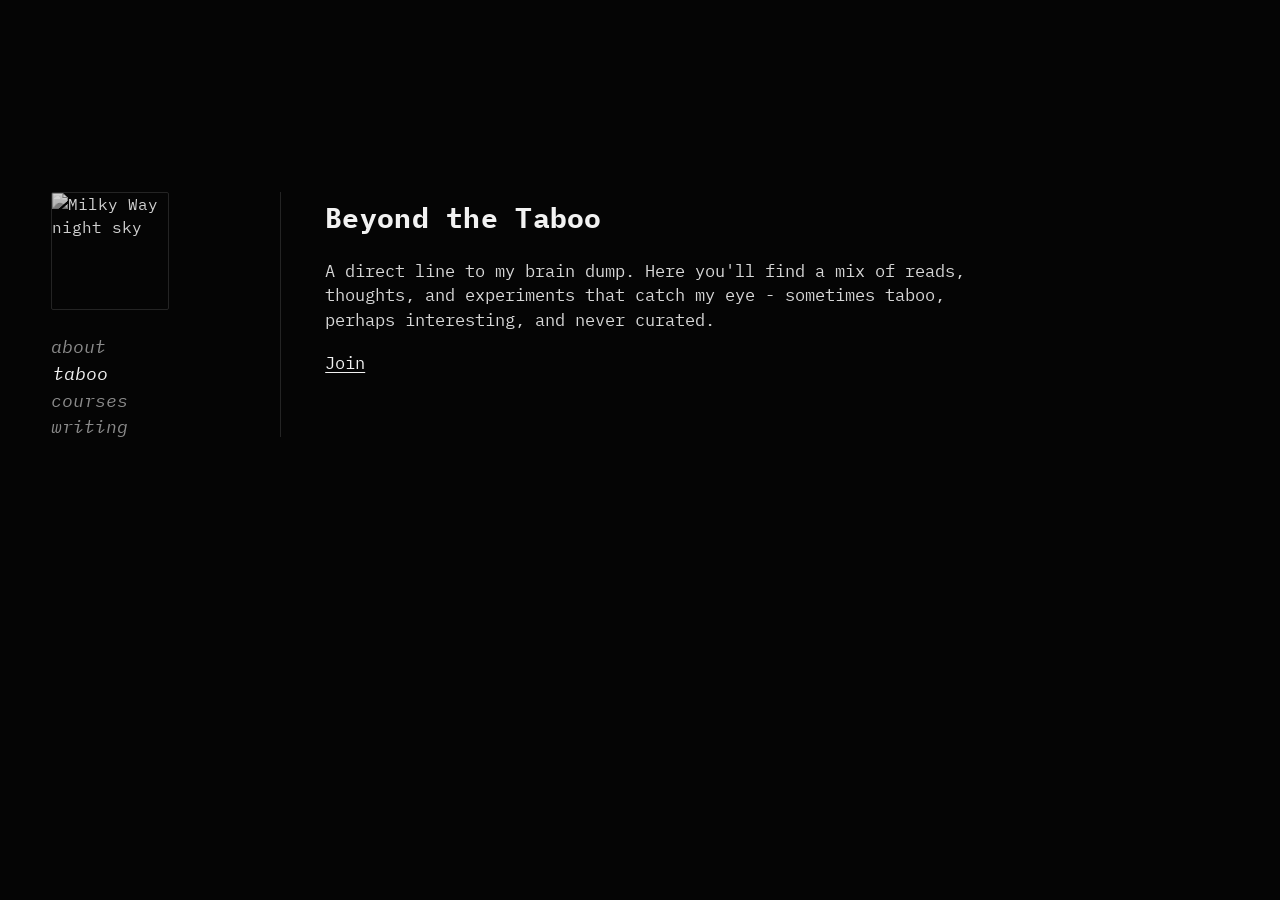
==== beyond-taboo.html @ d09cb292 "Tighten mobile menu spacing to zero" ====
<!doctype html>
<html lang="en">
  <head>
    <meta charset="UTF-8" />
    <meta name="viewport" content="width=device-width, initial-scale=1.0" />
    <title>Rob Sarrow</title>
    <meta
      name="description"
      content="Beyond the Taboo by Rob Sarrow."
    />
    <link rel="icon" type="image/svg+xml" href="favicon.svg?v=2" />
    <link rel="preconnect" href="https://fonts.googleapis.com" />
    <link rel="preconnect" href="https://fonts.gstatic.com" crossorigin />
    <link
      href="https://fonts.googleapis.com/css2?family=IBM+Plex+Mono:wght@400;500;700&display=swap"
      rel="stylesheet"
    />
    <link rel="stylesheet" href="styles.css?v=16" />
  </head>
  <body>
    <div class="layout">
      <aside class="sidebar">
        <figure class="portrait">
          <img
            src="https://images.unsplash.com/photo-1462331940025-496dfbfc7564?auto=format&fit=crop&w=640&q=80"
            alt="Milky Way night sky"
            loading="eager"
          />
        </figure>
        <nav class="toc" aria-label="Site navigation">
          <a href="index.html" class="toc-link"><span class="nav-full">about</span><span class="nav-short">about</span></a>
          <a href="beyond-taboo.html" class="toc-link active"><span class="nav-full">taboo</span><span class="nav-short">taboo</span></a>
          <a href="courses.html" class="toc-link"><span class="nav-full">courses</span><span class="nav-short">courses</span></a>
          <a href="writing.html" class="toc-link"><span class="nav-full">writing</span><span class="nav-short">writing</span></a>
        </nav>
      </aside>

      <main class="content">
        <section class="section section-last">
          <h1>Beyond the Taboo</h1>
          <p>
            A direct line to my brain dump. Here you'll find a mix of reads, thoughts,
            and experiments that catch my eye - sometimes taboo, perhaps interesting,
            and never curated.
          </p>
          <a class="text-link" href="#">Join</a>
        </section>
      </main>
    </div>
  </body>
</html>
---- styles.css ----
:root {
  --bg: #050505;
  --text: #f2f2f2;
  --muted: #9a9a9a;
  --line: #242424;
  --section-title-size: clamp(1.2rem, calc(0.95vw + 8px), 1.45rem);
  --section-body-size: clamp(1.06rem, calc(0.72vw + 7px), 1.22rem);
}

* {
  box-sizing: border-box;
}

body {
  margin: 0;
  background: var(--bg);
  color: var(--text);
  font-family: "IBM Plex Mono", monospace;
  line-height: 1.45;
}

.layout {
  width: min(1180px, 92vw);
  margin: 0 auto;
  min-height: 100svh;
  display: grid;
  grid-template-columns: 230px minmax(0, 1fr);
  column-gap: 44px;
  padding: 192px 0 96px;
  align-content: start;
  align-items: start;
}

.sidebar {
  position: sticky;
  top: 52px;
  align-self: start;
  border-right: 1px solid var(--line);
  padding-right: 26px;
}

.portrait {
  width: 118px;
  height: 118px;
  border-radius: 2px;
  margin: 0 0 28px;
  overflow: hidden;
  border: 1px solid var(--line);
}

.portrait img {
  width: 100%;
  height: 100%;
  object-fit: cover;
  object-position: center center;
  display: block;
  filter: grayscale(100%) contrast(112%) brightness(82%);
}

.toc {
  display: grid;
  gap: 8px;
}

.toc-link {
  color: var(--muted);
  text-decoration: none;
  text-transform: lowercase;
  font-style: italic;
  font-size: 1.12rem;
  line-height: 1.05;
  opacity: 0.9;
  transition: color 160ms ease, transform 160ms ease, opacity 160ms ease;
}

.nav-full {
  display: inline;
}

.nav-short {
  display: none;
}

.toc-link:hover,
.toc-link.active {
  color: var(--text);
  opacity: 1;
  transform: translateX(2px);
}

.content {
  max-width: 920px;
}

.bio {
  padding: 4px 0 24px;
  margin-bottom: 24px;
}

.section {
  padding: 6px 0 42px;
  border-bottom: 1px solid var(--line);
  margin-bottom: 24px;
}

.section:last-child,
.section-last {
  border-bottom: none;
  margin-bottom: 0;
  padding-bottom: 0;
}

.label {
  margin: 0 0 14px;
  color: var(--muted);
  letter-spacing: 0.06em;
  text-transform: uppercase;
  font-size: 0.74rem;
}

h1,
h2 {
  margin: 0 0 20px;
  font-weight: 700;
}

h1 {
  font-size: clamp(1.58rem, 2.2vw, 2.2rem);
  letter-spacing: 0.01em;
}

h2 {
  font-size: var(--section-title-size);
}

p,
.links a,
.course-name,
.course-meta,
.text-link,
.row-links a {
  font-size: var(--section-body-size);
}

p {
  margin: 0 0 18px;
  color: #d7d7d7;
  max-width: 68ch;
}

.about-contact {
  margin-top: 8px;
}

a {
  color: var(--text);
  text-decoration: underline;
  text-decoration-thickness: 1px;
  text-underline-offset: 3px;
}

a:hover {
  color: #fff;
}

.links {
  margin: 0;
  padding: 0;
  list-style: none;
  display: grid;
  gap: 12px;
}

.writing-note {
  display: block;
  margin-top: 4px;
  font-size: 0.88rem;
  font-style: italic;
  color: var(--muted);
}

.courses {
  margin: 0;
  padding: 0;
  list-style: none;
}

.course-intro {
  margin: -6px 0 16px;
  color: var(--muted);
  max-width: 70ch;
}

.courses li {
  display: grid;
  grid-template-columns: 26px minmax(0, 1fr) auto;
  align-items: center;
  column-gap: 14px;
  padding: 12px 0;
  border-bottom: 1px solid var(--line);
}

.courses.no-flags li {
  grid-template-columns: 26px minmax(0, 1fr);
}

.courses li:last-child {
  border-bottom: none;
}

.course-rank {
  color: var(--muted);
  font-size: 0.9rem;
  letter-spacing: 0.06em;
  font-style: italic;
}

.course-rank::after {
  content: ".";
}

.course-details {
  min-width: 0;
}

.course-name {
  display: block;
  color: #ececec;
}

.course-meta {
  margin: 4px 0 0;
  color: var(--muted);
}

.course-flags {
  display: inline-flex;
  gap: 3px;
  font-size: 0.88rem;
  line-height: 1;
  justify-self: end;
}

.flag {
  color: #0f0f0f;
  -webkit-text-stroke: 0.45px #2b2b2b;
}

.flag.active {
  color: #c9ad67;
  -webkit-text-stroke: 0;
}

.row-links {
  display: flex;
  flex-direction: row;
  flex-wrap: wrap;
  align-items: center;
  gap: 18px;
}

@media (max-width: 980px) {
  .layout {
    grid-template-columns: 1fr;
    row-gap: 12px;
    min-height: auto;
    padding: 20px 0 24px;
    align-items: start;
  }

  .sidebar {
    position: static;
    display: flex;
    flex-direction: row;
    align-items: flex-start;
    justify-content: flex-start;
    gap: 14px;
    background: var(--bg);
    border-right: none;
    border-bottom: none;
    padding-right: 0;
    padding-bottom: 8px;
    width: 100%;
    max-width: none;
    margin: 0;
  }

  .portrait {
    width: 94px;
    height: 94px;
    margin-bottom: 0;
    flex-shrink: 0;
  }

  .toc {
    display: flex;
    flex-direction: column;
    row-gap: 0;
    justify-content: flex-start;
    padding-top: 0;
  }

  .toc-link {
    text-transform: lowercase;
    font-size: 1rem;
    line-height: 1;
    padding: 0;
    min-height: 0;
    display: inline-block;
  }

  .nav-full {
    display: none;
  }

  .nav-short {
    display: inline;
  }

  .bio {
    text-align: left;
  }

  .bio p {
    margin-left: 0;
    margin-right: 0;
  }

  .about-contact {
    justify-content: flex-start;
  }

  .section {
    padding-bottom: 34px;
  }
}

@media (max-width: 700px) {
  .courses li {
    grid-template-columns: 24px minmax(0, 1fr);
    row-gap: 4px;
    align-items: start;
  }

  .course-flags {
    grid-column: 2;
    justify-self: start;
    margin-top: 2px;
  }

  .row-links {
    gap: 14px;
  }
}
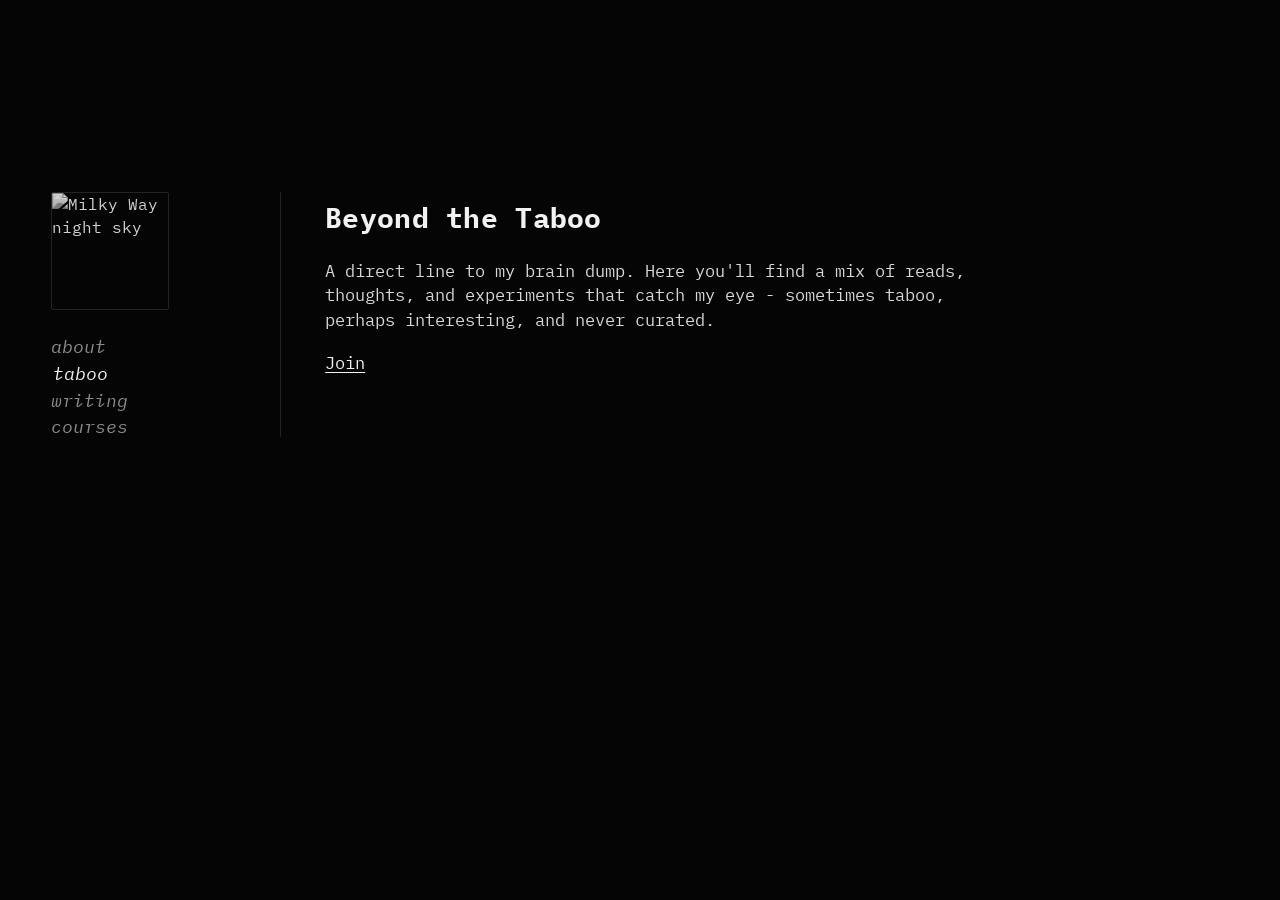
==== commit a1a2941b: "Adjust mobile nav to two-column centered layout" ====
--- a/beyond-taboo.html
+++ b/beyond-taboo.html
@@ -15,7 +15,7 @@
       href="https://fonts.googleapis.com/css2?family=IBM+Plex+Mono:wght@400;500;700&display=swap"
       rel="stylesheet"
     />
-    <link rel="stylesheet" href="styles.css?v=16" />
+    <link rel="stylesheet" href="styles.css?v=17" />
   </head>
   <body>
     <div class="layout">
@@ -30,8 +30,8 @@
         <nav class="toc" aria-label="Site navigation">
           <a href="index.html" class="toc-link"><span class="nav-full">about</span><span class="nav-short">about</span></a>
           <a href="beyond-taboo.html" class="toc-link active"><span class="nav-full">taboo</span><span class="nav-short">taboo</span></a>
+          <a href="writing.html" class="toc-link"><span class="nav-full">writing</span><span class="nav-short">writing</span></a>
           <a href="courses.html" class="toc-link"><span class="nav-full">courses</span><span class="nav-short">courses</span></a>
-          <a href="writing.html" class="toc-link"><span class="nav-full">writing</span><span class="nav-short">writing</span></a>
         </nav>
       </aside>
 
--- a/styles.css
+++ b/styles.css
@@ -272,7 +272,7 @@
     position: static;
     display: flex;
     flex-direction: row;
-    align-items: flex-start;
+    align-items: center;
     justify-content: flex-start;
     gap: 14px;
     background: var(--bg);
@@ -293,9 +293,11 @@
   }
 
   .toc {
-    display: flex;
-    flex-direction: column;
-    row-gap: 0;
+    display: grid;
+    grid-template-rows: repeat(2, max-content);
+    grid-auto-flow: column;
+    row-gap: 6px;
+    column-gap: 16px;
     justify-content: flex-start;
     padding-top: 0;
   }
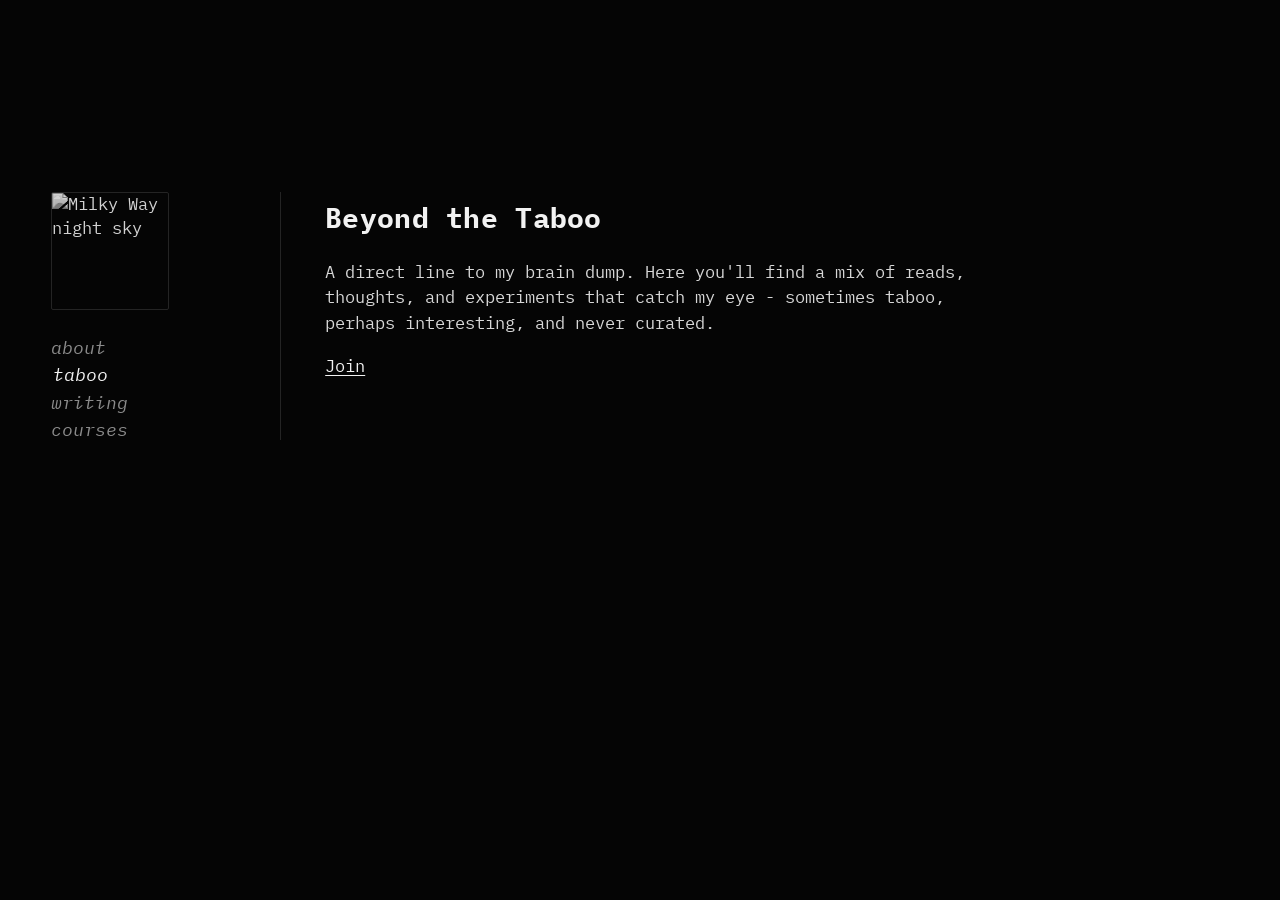
==== commit d516fba8: "Slightly increase global font sizing" ====
--- a/beyond-taboo.html
+++ b/beyond-taboo.html
@@ -15,7 +15,7 @@
       href="https://fonts.googleapis.com/css2?family=IBM+Plex+Mono:wght@400;500;700&display=swap"
       rel="stylesheet"
     />
-    <link rel="stylesheet" href="styles.css?v=17" />
+    <link rel="stylesheet" href="styles.css?v=22" />
   </head>
   <body>
     <div class="layout">
--- a/styles.css
+++ b/styles.css
@@ -9,6 +9,10 @@
 
 * {
   box-sizing: border-box;
+}
+
+html {
+  font-size: 16.5px;
 }
 
 body {
@@ -113,9 +117,9 @@
 .label {
   margin: 0 0 14px;
   color: var(--muted);
-  letter-spacing: 0.06em;
+  letter-spacing: 0.03em;
   text-transform: uppercase;
-  font-size: 0.74rem;
+  font-size: var(--section-body-size);
 }
 
 h1,
@@ -271,10 +275,10 @@
   .sidebar {
     position: static;
     display: flex;
-    flex-direction: row;
-    align-items: center;
+    flex-direction: column;
+    align-items: flex-start;
     justify-content: flex-start;
-    gap: 14px;
+    gap: 8px;
     background: var(--bg);
     border-right: none;
     border-bottom: none;
@@ -288,16 +292,14 @@
   .portrait {
     width: 94px;
     height: 94px;
-    margin-bottom: 0;
+    margin-bottom: 2px;
     flex-shrink: 0;
   }
 
   .toc {
-    display: grid;
-    grid-template-rows: repeat(2, max-content);
-    grid-auto-flow: column;
+    display: flex;
+    flex-direction: column;
     row-gap: 6px;
-    column-gap: 16px;
     justify-content: flex-start;
     padding-top: 0;
   }
@@ -305,8 +307,8 @@
   .toc-link {
     text-transform: lowercase;
     font-size: 1rem;
-    line-height: 1;
-    padding: 0;
+    line-height: 1.08;
+    padding: 2px 0;
     min-height: 0;
     display: inline-block;
   }
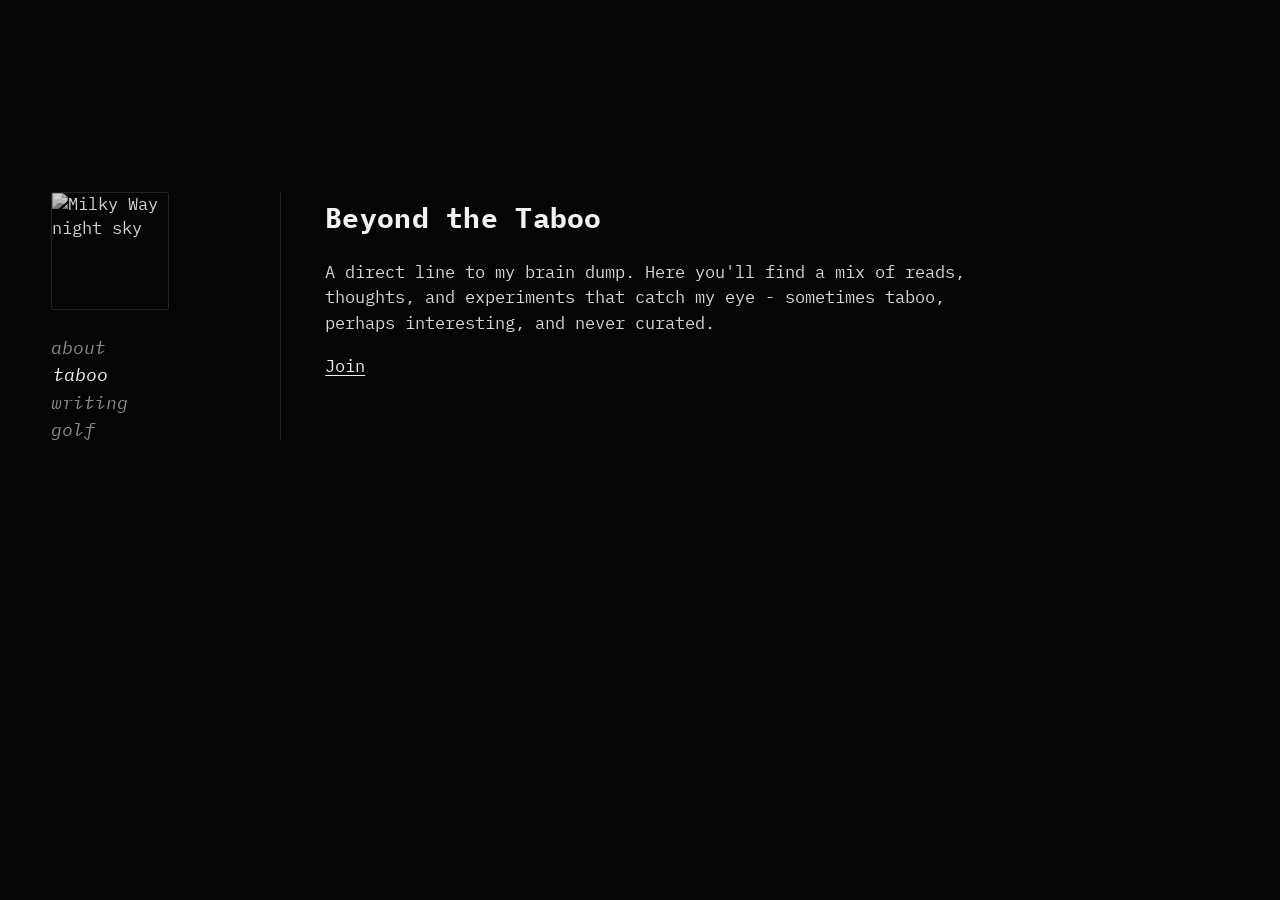
==== commit c811eb2f: "Rename courses menu and heading to golf" ====
--- a/beyond-taboo.html
+++ b/beyond-taboo.html
@@ -31,7 +31,7 @@
           <a href="index.html" class="toc-link"><span class="nav-full">about</span><span class="nav-short">about</span></a>
           <a href="beyond-taboo.html" class="toc-link active"><span class="nav-full">taboo</span><span class="nav-short">taboo</span></a>
           <a href="writing.html" class="toc-link"><span class="nav-full">writing</span><span class="nav-short">writing</span></a>
-          <a href="courses.html" class="toc-link"><span class="nav-full">courses</span><span class="nav-short">courses</span></a>
+          <a href="courses.html" class="toc-link"><span class="nav-full">golf</span><span class="nav-short">golf</span></a>
         </nav>
       </aside>
 
